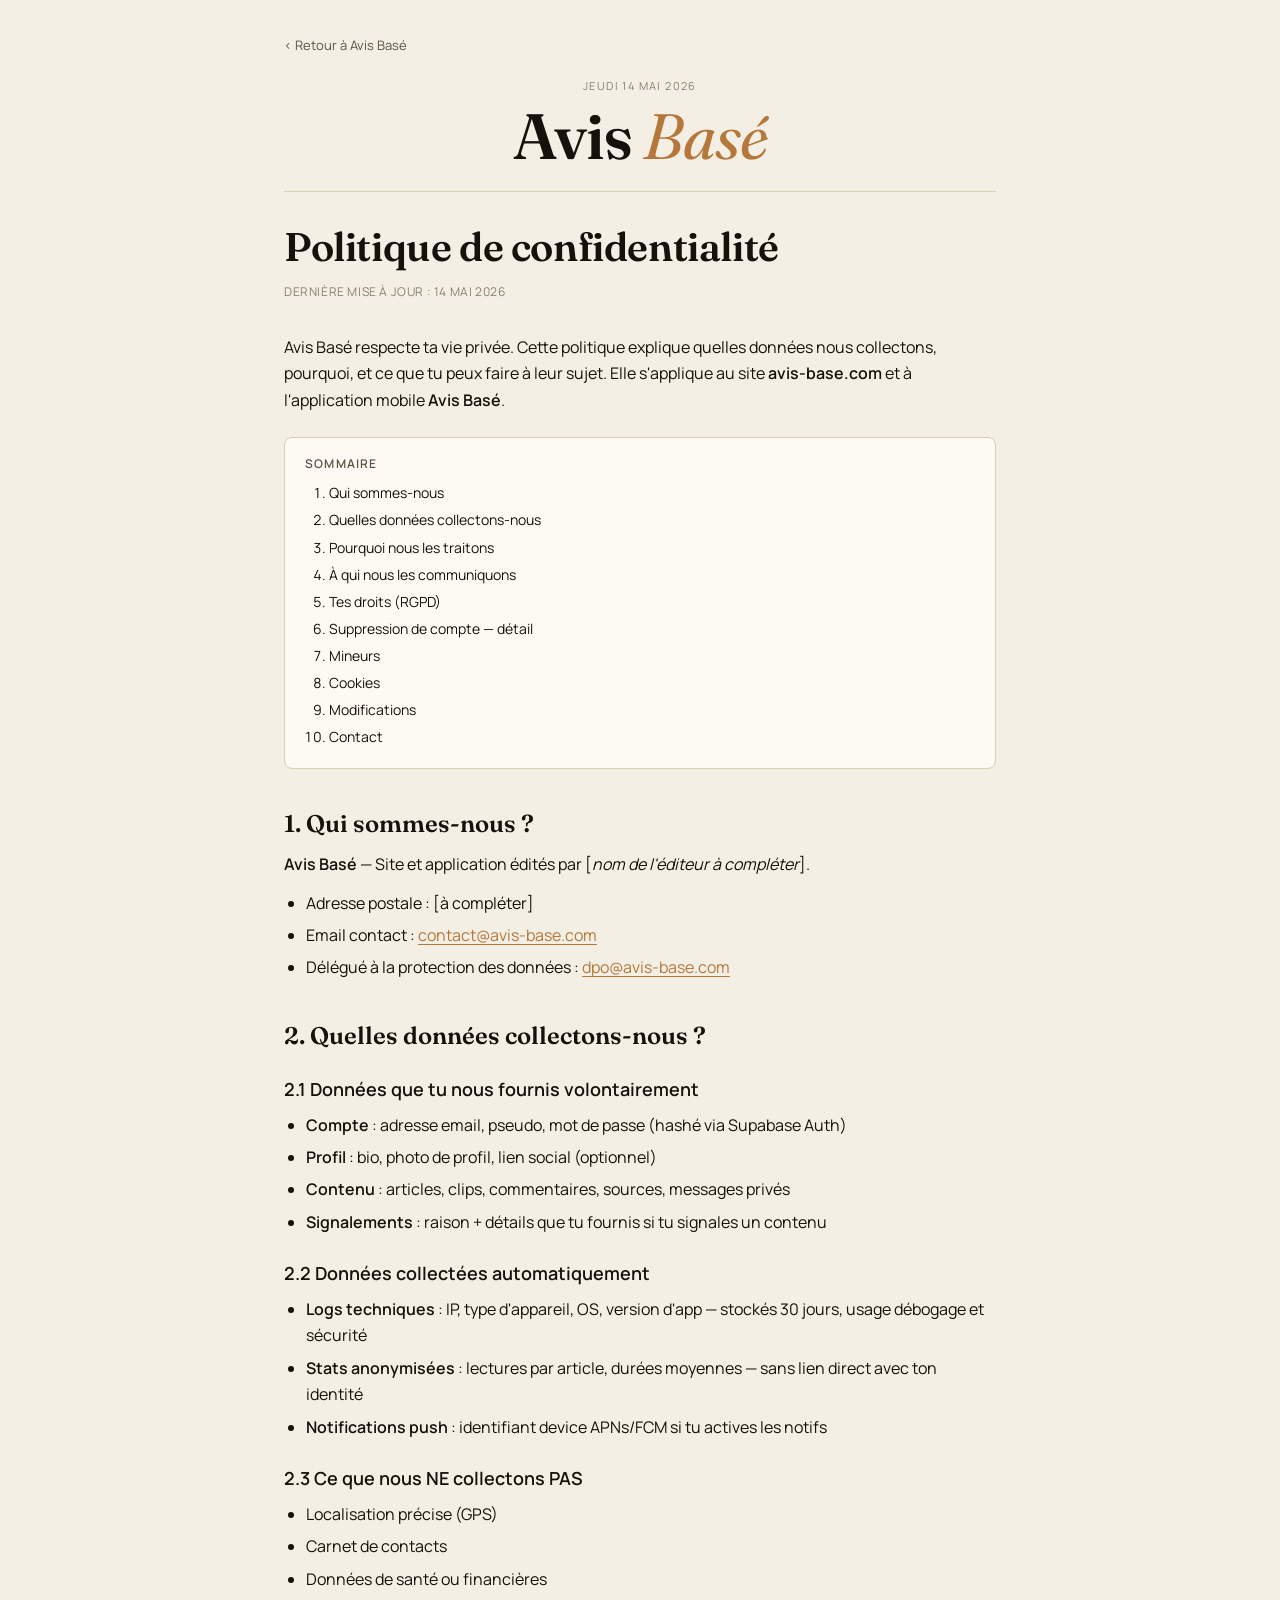
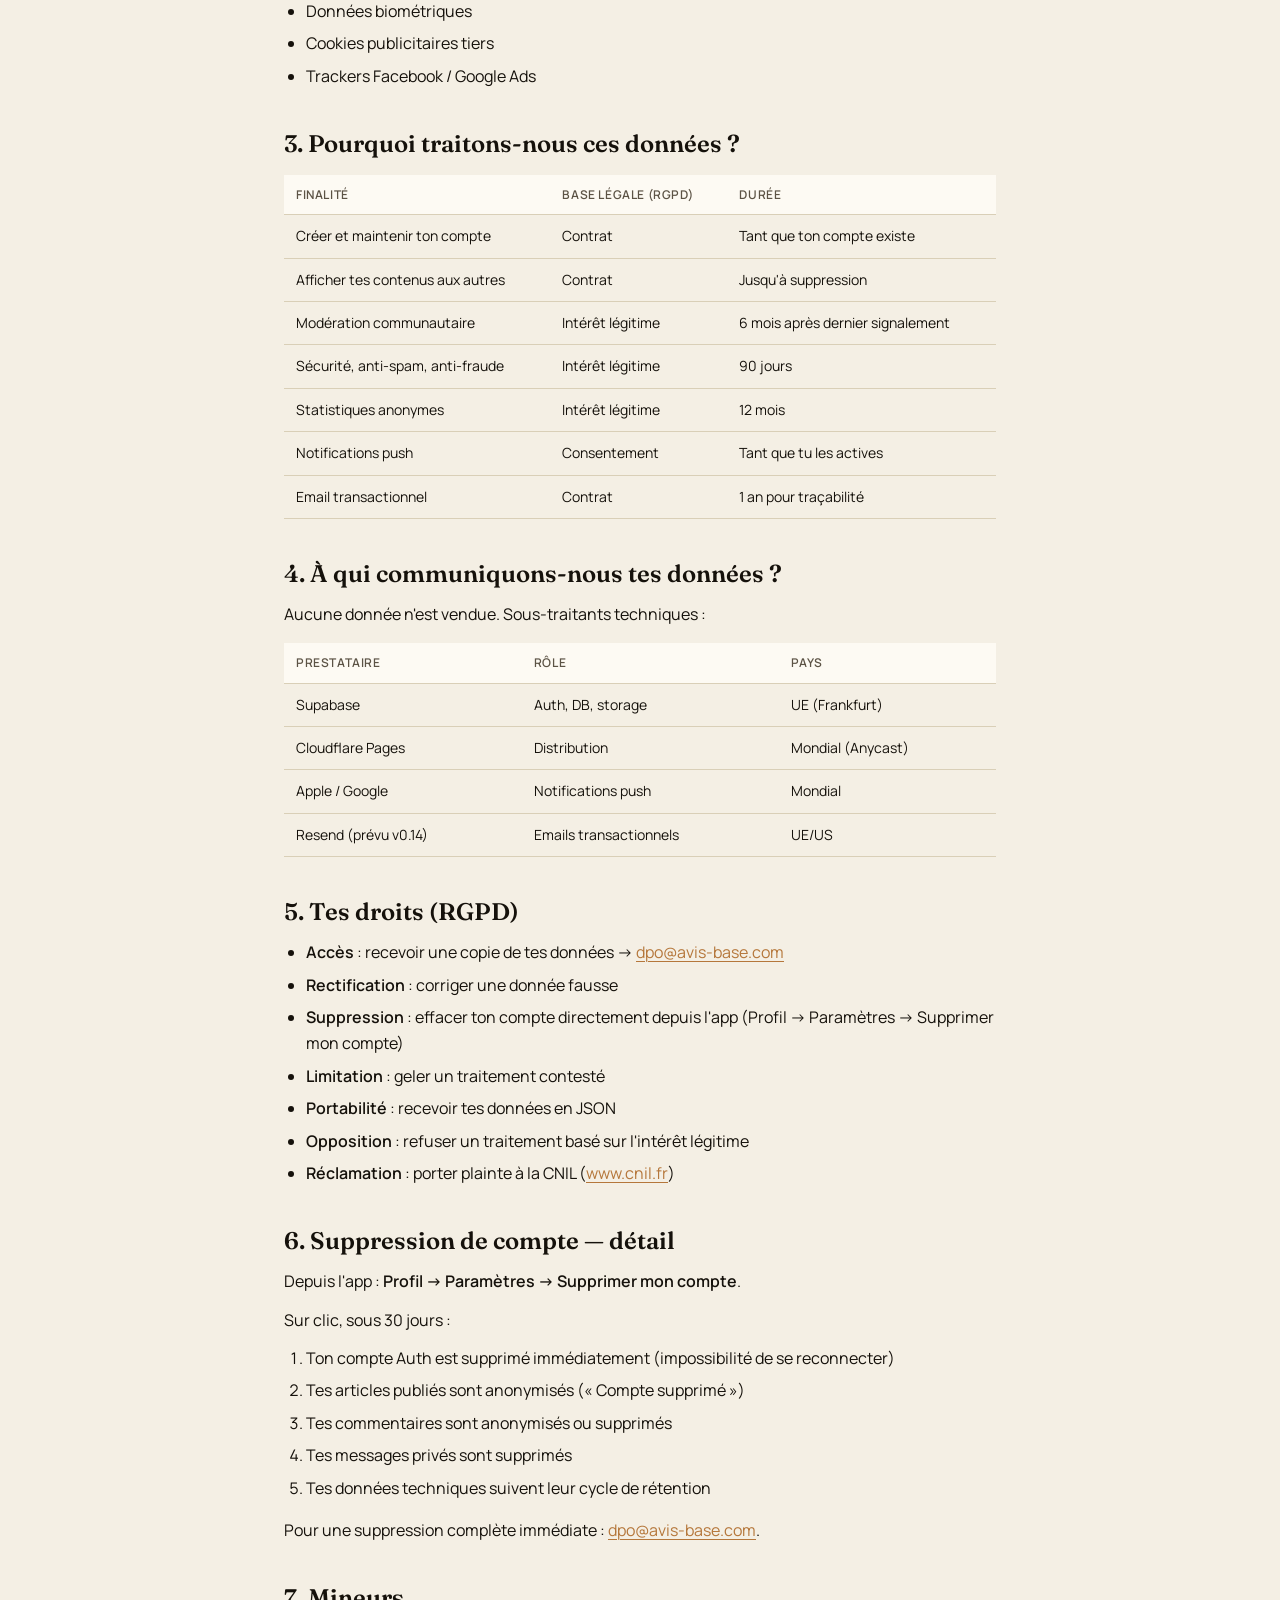
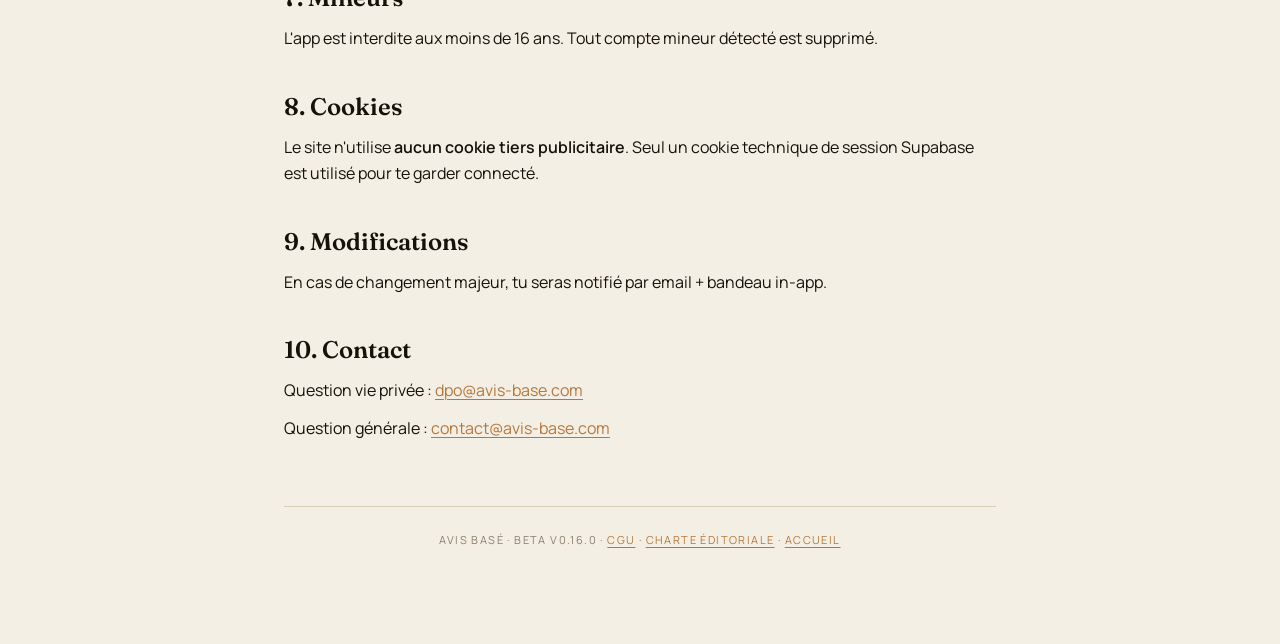
==== confidentialite.html @ a2855c68 "feat: v0.16.0 prep — pages légales, migration user_blocks + account_deletion, audit, 404 - Ajoute co" ====
<!DOCTYPE html>
<html lang="fr">
<head>
<meta charset="UTF-8"/>
<meta name="viewport" content="width=device-width, initial-scale=1, viewport-fit=cover"/>
<meta name="theme-color" content="#FAFAF7" media="(prefers-color-scheme: light)"/>
<meta name="theme-color" content="#111111" media="(prefers-color-scheme: dark)"/>
<title>Politique de confidentialité — Avis Basé</title>
<meta name="description" content="Comment Avis Basé traite tes données personnelles. RGPD-compliant, transparent, sans tracker publicitaire."/>
<link rel="canonical" href="https://avis-base.com/confidentialite"/>
<meta property="og:title" content="Politique de confidentialité — Avis Basé"/>
<meta property="og:type" content="article"/>
<meta property="og:url" content="https://avis-base.com/confidentialite"/>
<link rel="icon" href="/favicon.ico"/>
<link rel="preconnect" href="https://fonts.googleapis.com"/>
<link rel="preconnect" href="https://fonts.gstatic.com" crossorigin/>
<link href="https://fonts.googleapis.com/css2?family=Fraunces:ital,wght@0,400;0,600;1,400&family=Manrope:wght@400;600&display=swap" rel="stylesheet"/>
<link rel="stylesheet" href="/legal-style.css"/>
</head>
<body>

<a class="masthead__back" href="/">‹ Retour à Avis Basé</a>

<header class="masthead">
  <div class="masthead__dateline">Jeudi 14 mai 2026</div>
  <div class="masthead__title">Avis <em>Basé</em></div>
</header>

<h1 class="page-title">Politique de confidentialité</h1>
<p class="updated">Dernière mise à jour : 14 mai 2026</p>

<p>Avis Basé respecte ta vie privée. Cette politique explique quelles données nous collectons, pourquoi, et ce que tu peux faire à leur sujet. Elle s'applique au site <strong>avis-base.com</strong> et à l'application mobile <strong>Avis Basé</strong>.</p>

<div class="toc">
  <h3>Sommaire</h3>
  <ol>
    <li><a href="#qui">Qui sommes-nous</a></li>
    <li><a href="#donnees">Quelles données collectons-nous</a></li>
    <li><a href="#pourquoi">Pourquoi nous les traitons</a></li>
    <li><a href="#sous-traitants">À qui nous les communiquons</a></li>
    <li><a href="#droits">Tes droits (RGPD)</a></li>
    <li><a href="#suppression">Suppression de compte — détail</a></li>
    <li><a href="#mineurs">Mineurs</a></li>
    <li><a href="#cookies">Cookies</a></li>
    <li><a href="#modifs">Modifications</a></li>
    <li><a href="#contact">Contact</a></li>
  </ol>
</div>

<h2 id="qui">1. Qui sommes-nous ?</h2>
<p><strong>Avis Basé</strong> — Site et application édités par [<em>nom de l'éditeur à compléter</em>].</p>
<ul>
  <li>Adresse postale : [à compléter]</li>
  <li>Email contact : <a href="mailto:contact@avis-base.com">contact@avis-base.com</a></li>
  <li>Délégué à la protection des données : <a href="mailto:dpo@avis-base.com">dpo@avis-base.com</a></li>
</ul>

<h2 id="donnees">2. Quelles données collectons-nous ?</h2>

<h3>2.1 Données que tu nous fournis volontairement</h3>
<ul>
  <li><strong>Compte</strong> : adresse email, pseudo, mot de passe (hashé via Supabase Auth)</li>
  <li><strong>Profil</strong> : bio, photo de profil, lien social (optionnel)</li>
  <li><strong>Contenu</strong> : articles, clips, commentaires, sources, messages privés</li>
  <li><strong>Signalements</strong> : raison + détails que tu fournis si tu signales un contenu</li>
</ul>

<h3>2.2 Données collectées automatiquement</h3>
<ul>
  <li><strong>Logs techniques</strong> : IP, type d'appareil, OS, version d'app — stockés 30 jours, usage débogage et sécurité</li>
  <li><strong>Stats anonymisées</strong> : lectures par article, durées moyennes — sans lien direct avec ton identité</li>
  <li><strong>Notifications push</strong> : identifiant device APNs/FCM si tu actives les notifs</li>
</ul>

<h3>2.3 Ce que nous NE collectons PAS</h3>
<ul>
  <li>Localisation précise (GPS)</li>
  <li>Carnet de contacts</li>
  <li>Données de santé ou financières</li>
  <li>Données biométriques</li>
  <li>Cookies publicitaires tiers</li>
  <li>Trackers Facebook / Google Ads</li>
</ul>

<h2 id="pourquoi">3. Pourquoi traitons-nous ces données ?</h2>

<table>
  <thead>
    <tr><th>Finalité</th><th>Base légale (RGPD)</th><th>Durée</th></tr>
  </thead>
  <tbody>
    <tr><td>Créer et maintenir ton compte</td><td>Contrat</td><td>Tant que ton compte existe</td></tr>
    <tr><td>Afficher tes contenus aux autres</td><td>Contrat</td><td>Jusqu'à suppression</td></tr>
    <tr><td>Modération communautaire</td><td>Intérêt légitime</td><td>6 mois après dernier signalement</td></tr>
    <tr><td>Sécurité, anti-spam, anti-fraude</td><td>Intérêt légitime</td><td>90 jours</td></tr>
    <tr><td>Statistiques anonymes</td><td>Intérêt légitime</td><td>12 mois</td></tr>
    <tr><td>Notifications push</td><td>Consentement</td><td>Tant que tu les actives</td></tr>
    <tr><td>Email transactionnel</td><td>Contrat</td><td>1 an pour traçabilité</td></tr>
  </tbody>
</table>

<h2 id="sous-traitants">4. À qui communiquons-nous tes données ?</h2>
<p>Aucune donnée n'est vendue. Sous-traitants techniques :</p>

<table>
  <thead>
    <tr><th>Prestataire</th><th>Rôle</th><th>Pays</th></tr>
  </thead>
  <tbody>
    <tr><td>Supabase</td><td>Auth, DB, storage</td><td>UE (Frankfurt)</td></tr>
    <tr><td>Cloudflare Pages</td><td>Distribution</td><td>Mondial (Anycast)</td></tr>
    <tr><td>Apple / Google</td><td>Notifications push</td><td>Mondial</td></tr>
    <tr><td>Resend (prévu v0.14)</td><td>Emails transactionnels</td><td>UE/US</td></tr>
  </tbody>
</table>

<h2 id="droits">5. Tes droits (RGPD)</h2>
<ul>
  <li><strong>Accès</strong> : recevoir une copie de tes données → <a href="mailto:dpo@avis-base.com">dpo@avis-base.com</a></li>
  <li><strong>Rectification</strong> : corriger une donnée fausse</li>
  <li><strong>Suppression</strong> : effacer ton compte directement depuis l'app (Profil → Paramètres → Supprimer mon compte)</li>
  <li><strong>Limitation</strong> : geler un traitement contesté</li>
  <li><strong>Portabilité</strong> : recevoir tes données en JSON</li>
  <li><strong>Opposition</strong> : refuser un traitement basé sur l'intérêt légitime</li>
  <li><strong>Réclamation</strong> : porter plainte à la CNIL (<a href="https://www.cnil.fr" target="_blank" rel="noopener">www.cnil.fr</a>)</li>
</ul>

<h2 id="suppression">6. Suppression de compte — détail</h2>
<p>Depuis l'app : <strong>Profil → Paramètres → Supprimer mon compte</strong>.</p>
<p>Sur clic, sous 30 jours :</p>
<ol>
  <li>Ton compte Auth est supprimé immédiatement (impossibilité de se reconnecter)</li>
  <li>Tes articles publiés sont anonymisés (« Compte supprimé »)</li>
  <li>Tes commentaires sont anonymisés ou supprimés</li>
  <li>Tes messages privés sont supprimés</li>
  <li>Tes données techniques suivent leur cycle de rétention</li>
</ol>
<p>Pour une suppression complète immédiate : <a href="mailto:dpo@avis-base.com">dpo@avis-base.com</a>.</p>

<h2 id="mineurs">7. Mineurs</h2>
<p>L'app est interdite aux moins de 16 ans. Tout compte mineur détecté est supprimé.</p>

<h2 id="cookies">8. Cookies</h2>
<p>Le site n'utilise <strong>aucun cookie tiers publicitaire</strong>. Seul un cookie technique de session Supabase est utilisé pour te garder connecté.</p>

<h2 id="modifs">9. Modifications</h2>
<p>En cas de changement majeur, tu seras notifié par email + bandeau in-app.</p>

<h2 id="contact">10. Contact</h2>
<p>Question vie privée : <a href="mailto:dpo@avis-base.com">dpo@avis-base.com</a></p>
<p>Question générale : <a href="mailto:contact@avis-base.com">contact@avis-base.com</a></p>

<footer>
  Avis Basé · Beta v0.16.0 · <a href="/cgu">CGU</a> · <a href="/charte">Charte éditoriale</a> · <a href="/">Accueil</a>
</footer>

</body>
</html>
---- legal-style.css ----
/* Style commun pour les pages légales d'Avis Basé.
   Aligné sur la direction artistique Broadsheet du site principal. */

:root {
  --bg: #F4EFE4;
  --surface: #FDFAF3;
  --ink: #15110B;
  --ink-muted: #5C5345;
  --ink-light: #8A7F6E;
  --accent: #B5773B;
  --rule: #D9CFB7;
  --ff: "Fraunces", "Lora", Georgia, "Times New Roman", serif;
  --fs: "Manrope", -apple-system, "Segoe UI", system-ui, sans-serif;
  --tr: 200ms ease;
}

@media (prefers-color-scheme: dark) {
  :root {
    --bg: #15110B;
    --surface: #1F1A11;
    --ink: #FDFAF3;
    --ink-muted: #B9AE96;
    --ink-light: #897F6B;
    --accent: #E0A560;
    --rule: #33291A;
  }
}

* { box-sizing: border-box; margin: 0; padding: 0; }

html {
  font-size: 16px;
  scroll-behavior: smooth;
}

body {
  background: var(--bg);
  color: var(--ink);
  font-family: var(--fs);
  line-height: 1.6;
  padding: 32px 24px 96px;
  max-width: 760px;
  margin: 0 auto;
  -webkit-font-smoothing: antialiased;
}

.masthead {
  text-align: center;
  border-bottom: 1px solid var(--rule);
  padding-bottom: 24px;
  margin-bottom: 32px;
}

.masthead__dateline {
  color: var(--ink-light);
  font-size: 11px;
  letter-spacing: 1.4px;
  text-transform: uppercase;
  margin-bottom: 12px;
}

.masthead__title {
  font-family: var(--ff);
  font-weight: 600;
  font-size: clamp(40px, 8vw, 64px);
  line-height: 0.95;
  letter-spacing: -0.02em;
}

.masthead__title em {
  font-style: italic;
  color: var(--accent);
  font-weight: 400;
}

.masthead__back {
  display: inline-block;
  color: var(--ink-muted);
  font-size: 13px;
  margin-bottom: 20px;
  text-decoration: none;
  border-bottom: 1px solid transparent;
  transition: border-color var(--tr);
}

.masthead__back:hover { border-bottom-color: var(--ink-muted); }

h1.page-title {
  font-family: var(--ff);
  font-weight: 600;
  font-size: clamp(28px, 5vw, 40px);
  line-height: 1.15;
  margin-bottom: 12px;
  letter-spacing: -0.01em;
}

p.updated {
  color: var(--ink-light);
  font-size: 12px;
  letter-spacing: 0.6px;
  text-transform: uppercase;
  margin-bottom: 32px;
}

h2 {
  font-family: var(--ff);
  font-weight: 600;
  font-size: 24px;
  margin-top: 40px;
  margin-bottom: 12px;
  line-height: 1.25;
}

h3 {
  font-size: 18px;
  font-weight: 600;
  margin-top: 24px;
  margin-bottom: 8px;
}

p, li {
  font-size: 16px;
  line-height: 1.65;
  margin-bottom: 12px;
  color: var(--ink);
}

ul, ol { padding-left: 22px; margin-bottom: 16px; }

li { margin-bottom: 6px; }

a {
  color: var(--accent);
  text-decoration: underline;
  text-underline-offset: 3px;
  text-decoration-thickness: 1px;
}

strong { font-weight: 600; }

code, pre {
  font-family: ui-monospace, "SF Mono", Menlo, monospace;
  font-size: 14px;
  background: var(--surface);
  border: 1px solid var(--rule);
  border-radius: 4px;
  padding: 1px 4px;
}

table {
  width: 100%;
  border-collapse: collapse;
  font-size: 14px;
  margin: 16px 0;
}

th, td {
  text-align: left;
  padding: 10px 12px;
  border-bottom: 1px solid var(--rule);
}

th {
  background: var(--surface);
  font-weight: 600;
  color: var(--ink-muted);
  font-size: 12px;
  text-transform: uppercase;
  letter-spacing: 0.6px;
}

hr {
  border: 0;
  border-top: 1px solid var(--rule);
  margin: 32px 0;
}

footer {
  text-align: center;
  font-size: 11px;
  color: var(--ink-light);
  letter-spacing: 1.4px;
  text-transform: uppercase;
  margin-top: 64px;
  padding-top: 24px;
  border-top: 1px solid var(--rule);
}

.toc {
  background: var(--surface);
  border: 1px solid var(--rule);
  border-radius: 8px;
  padding: 16px 20px;
  margin: 24px 0 32px;
}

.toc h3 {
  margin-top: 0;
  font-size: 12px;
  letter-spacing: 1.2px;
  text-transform: uppercase;
  color: var(--ink-muted);
}

.toc ol {
  padding-left: 24px;
  margin-bottom: 0;
}

.toc li { font-size: 14px; margin-bottom: 4px; }

.toc a {
  color: var(--ink);
  text-decoration: none;
}

.toc a:hover { color: var(--accent); }
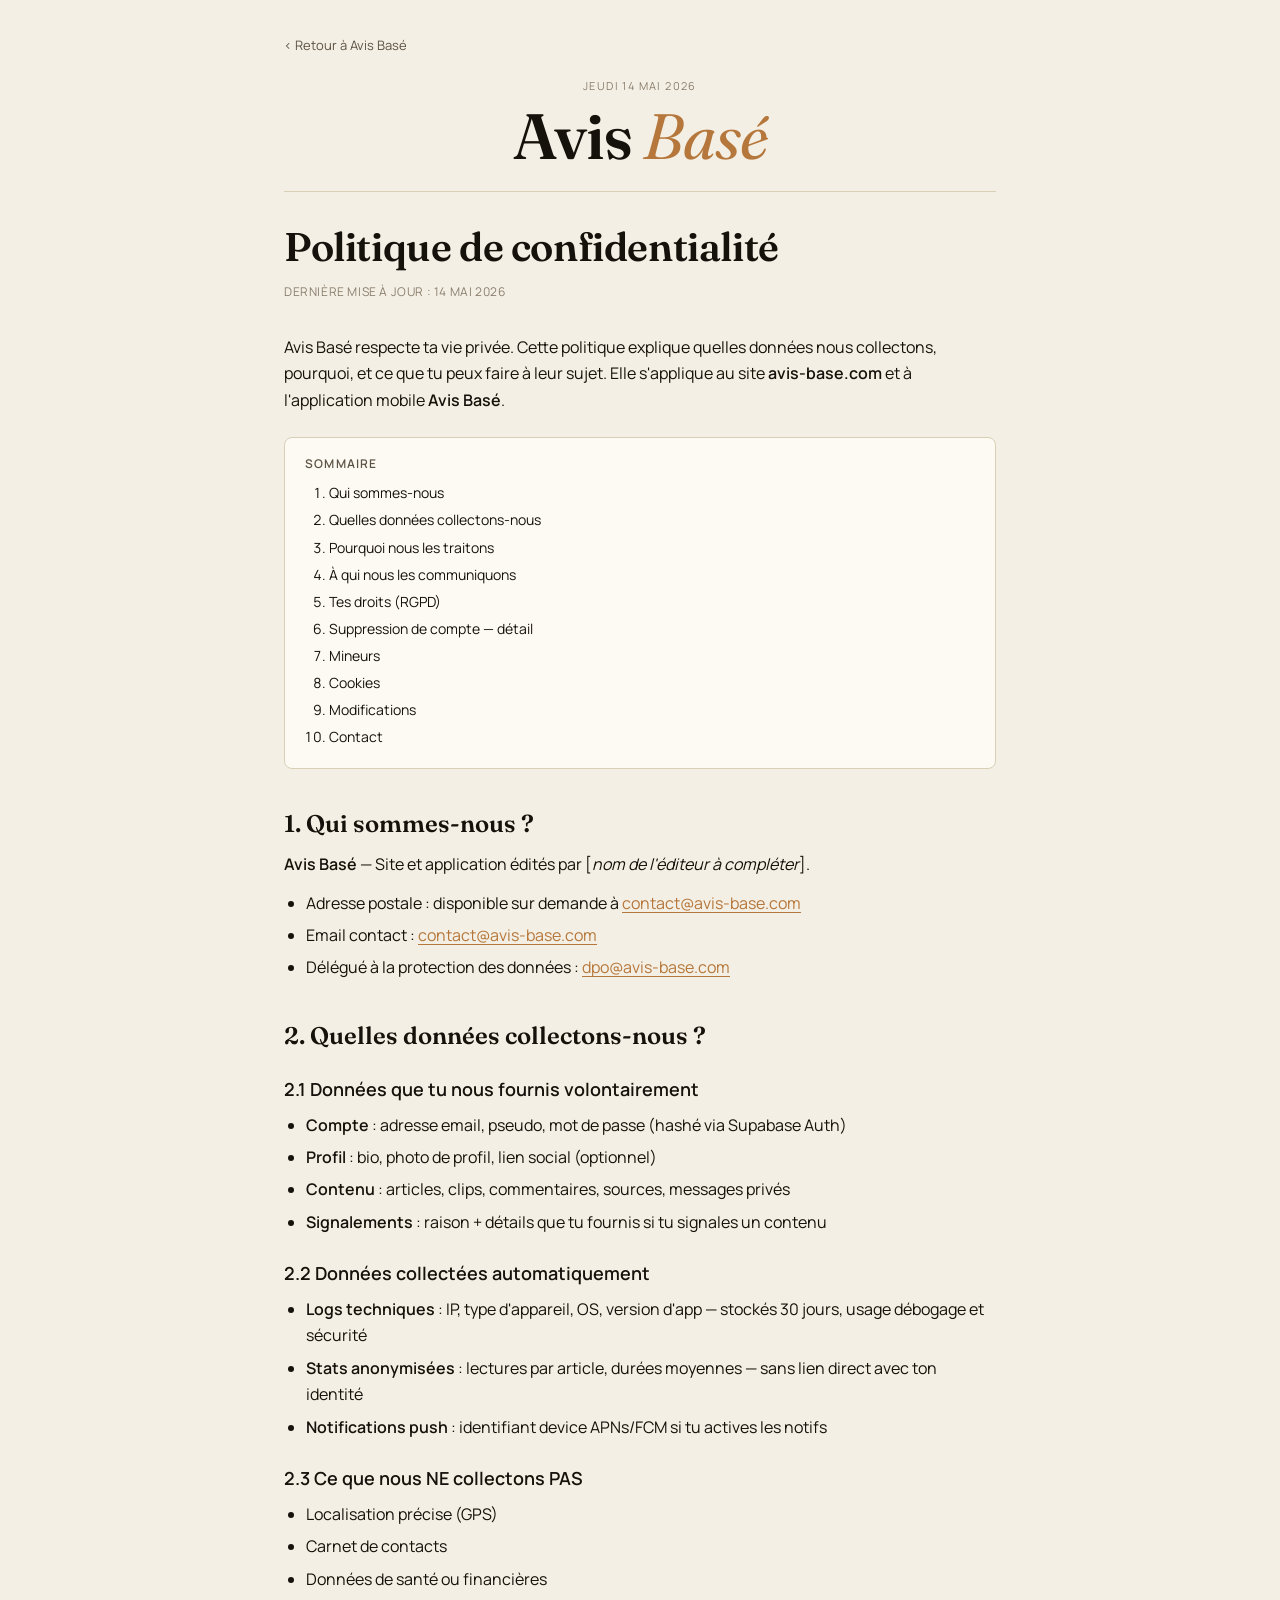
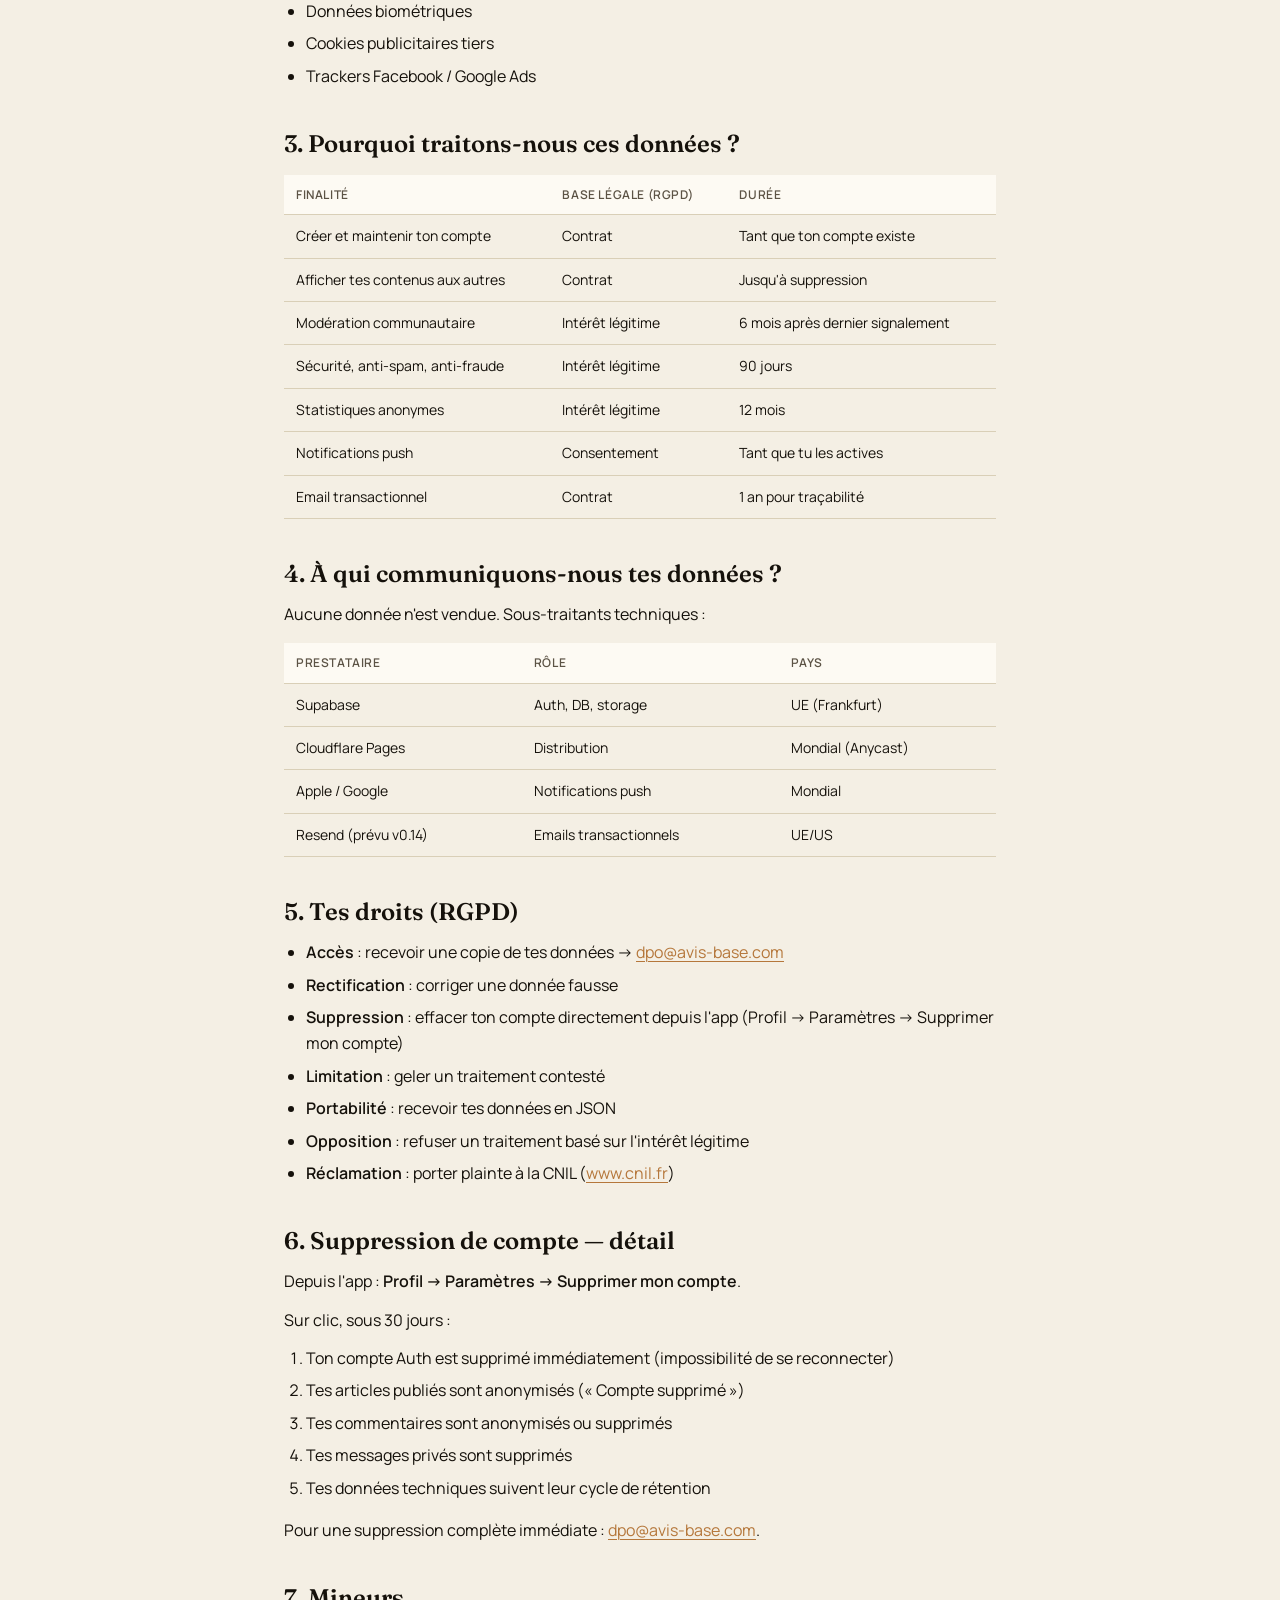
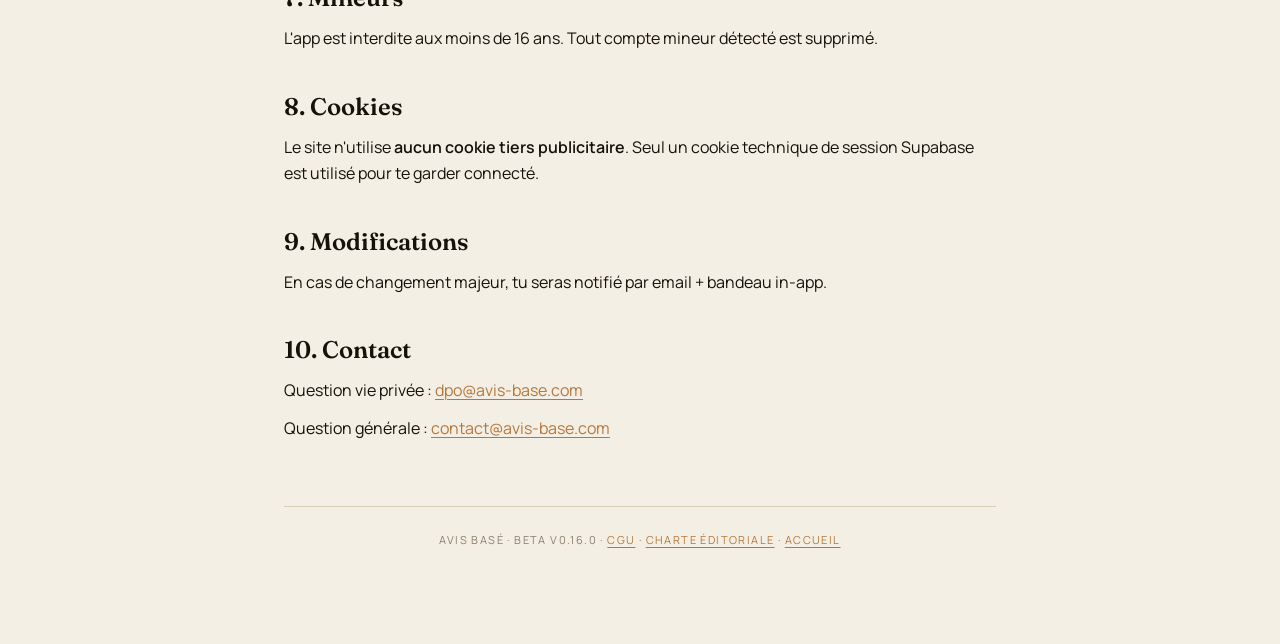
==== commit aaf8b89b: "fix(legal): remplit les placeholders critiques pour permettre le déploiement - Adresse postale → 'di" ====
--- a/confidentialite.html
+++ b/confidentialite.html
@@ -50,7 +50,7 @@
 <h2 id="qui">1. Qui sommes-nous ?</h2>
 <p><strong>Avis Basé</strong> — Site et application édités par [<em>nom de l'éditeur à compléter</em>].</p>
 <ul>
-  <li>Adresse postale : [à compléter]</li>
+  <li>Adresse postale : disponible sur demande à <a href="mailto:contact@avis-base.com">contact@avis-base.com</a></li>
   <li>Email contact : <a href="mailto:contact@avis-base.com">contact@avis-base.com</a></li>
   <li>Délégué à la protection des données : <a href="mailto:dpo@avis-base.com">dpo@avis-base.com</a></li>
 </ul>
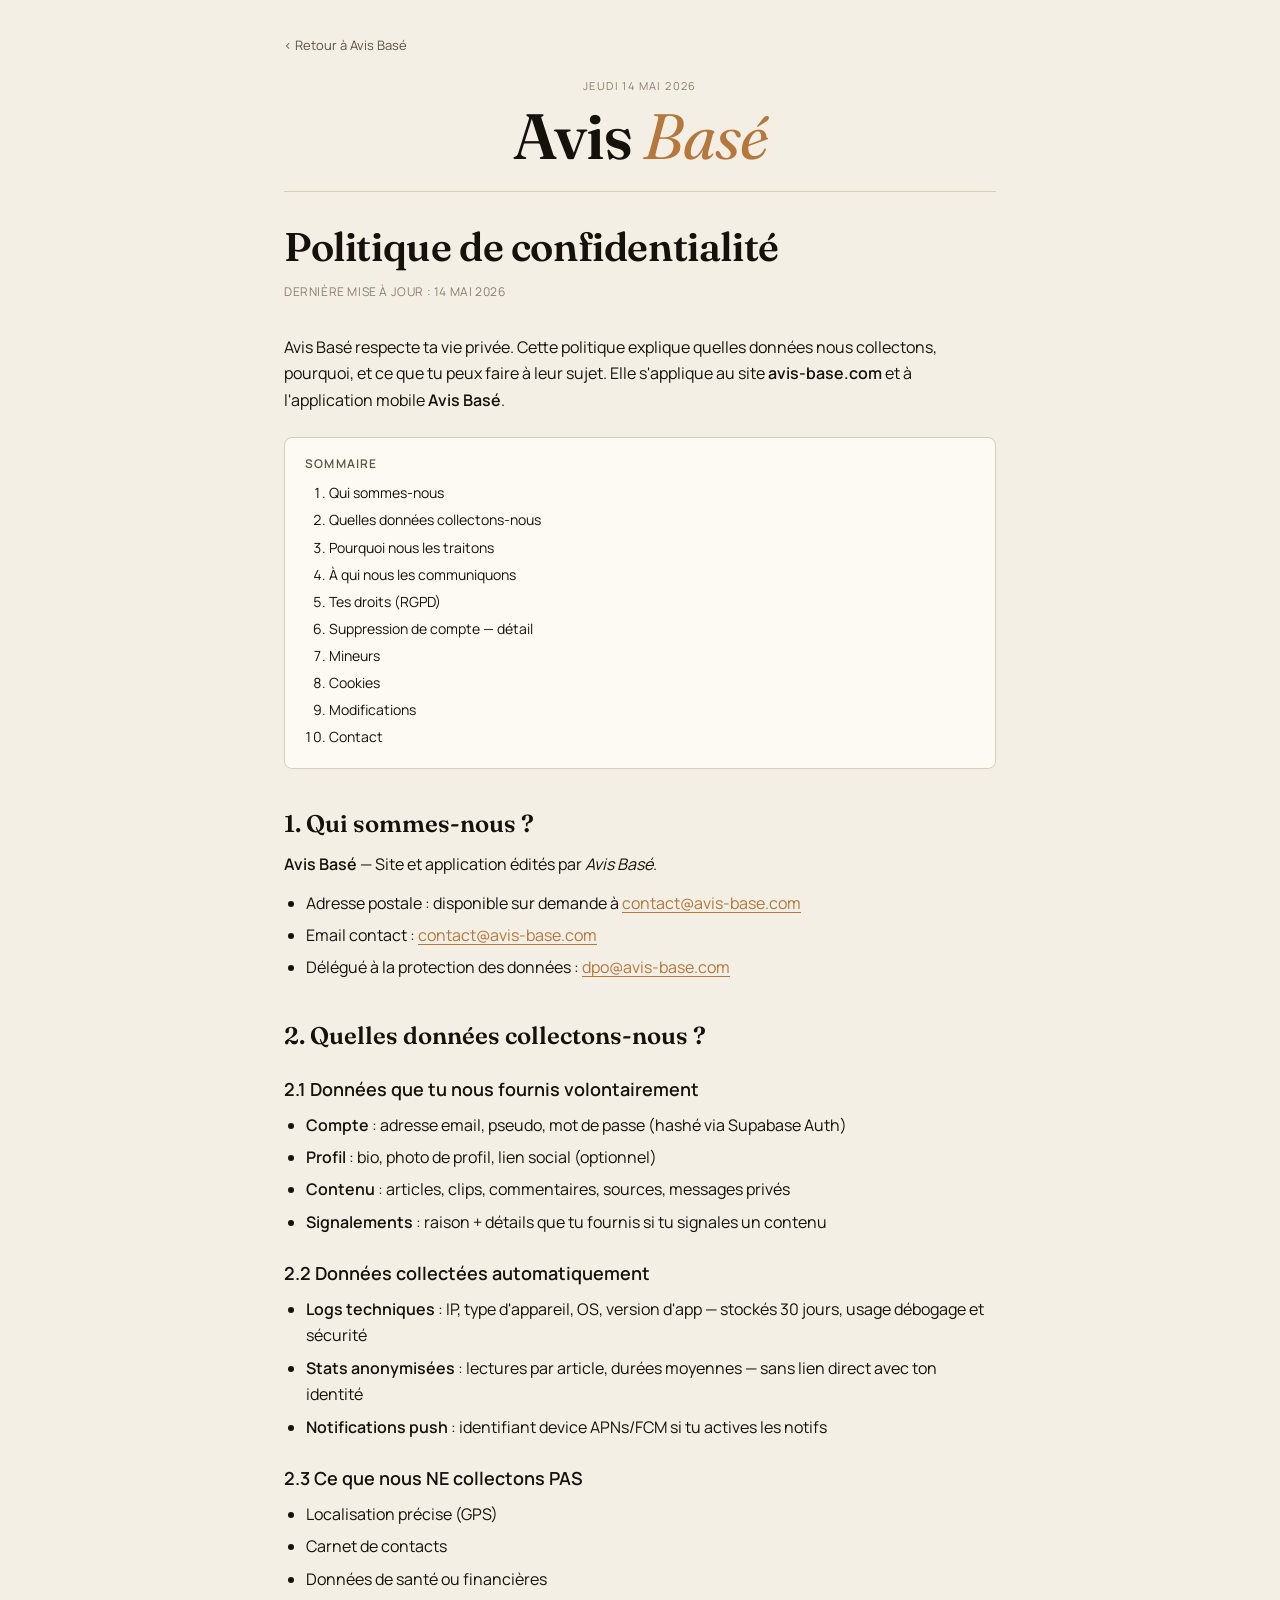
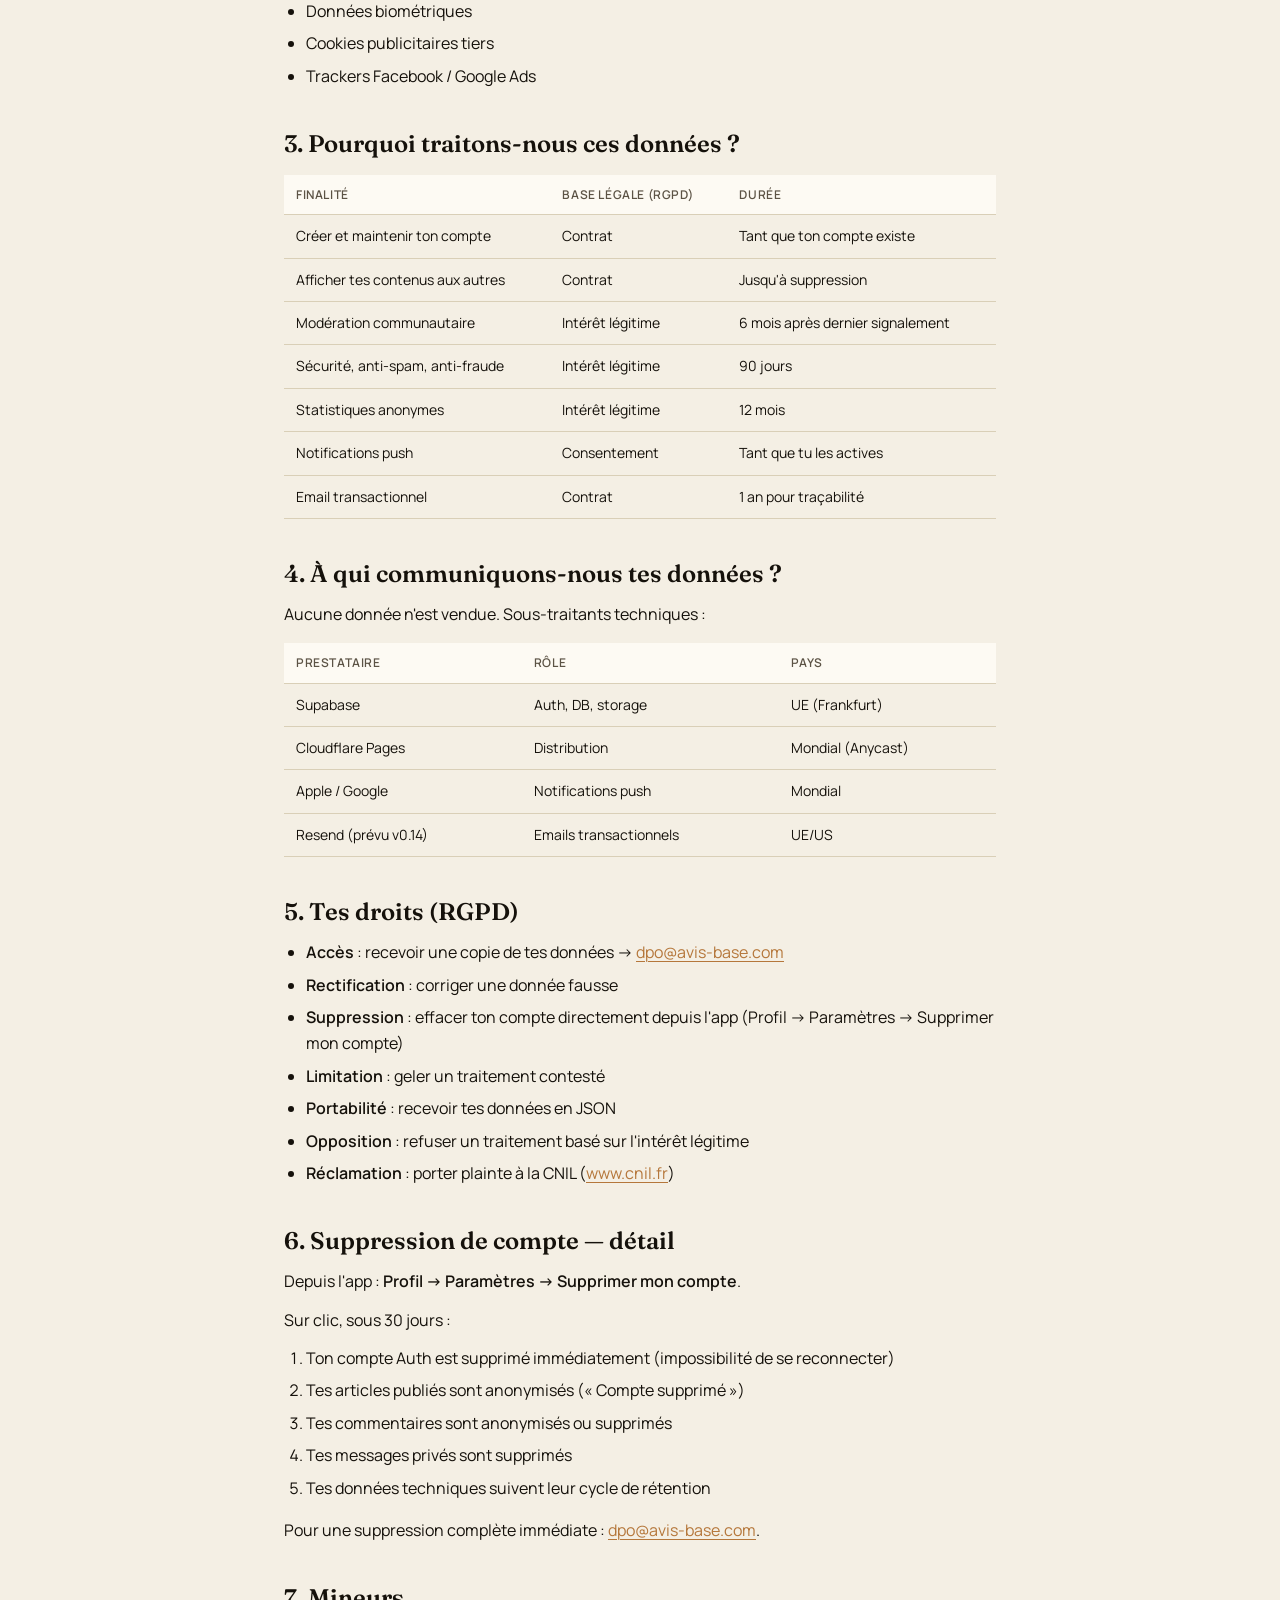
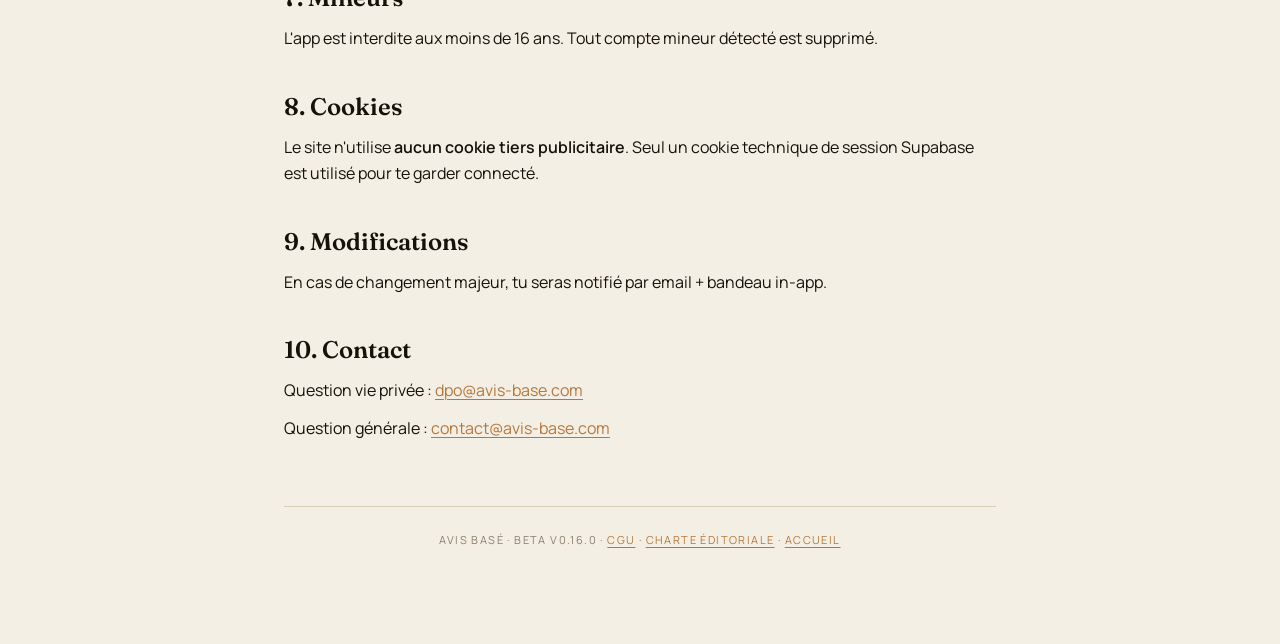
==== commit 63913501: "fix(legal): remplit le dernier placeholder éditeur de confidentialite.html Co-Authored-By: Claude <n" ====
--- a/confidentialite.html
+++ b/confidentialite.html
@@ -48,7 +48,7 @@
 </div>
 
 <h2 id="qui">1. Qui sommes-nous ?</h2>
-<p><strong>Avis Basé</strong> — Site et application édités par [<em>nom de l'éditeur à compléter</em>].</p>
+<p><strong>Avis Basé</strong> — Site et application édités par <em>Avis Basé</em>.</p>
 <ul>
   <li>Adresse postale : disponible sur demande à <a href="mailto:contact@avis-base.com">contact@avis-base.com</a></li>
   <li>Email contact : <a href="mailto:contact@avis-base.com">contact@avis-base.com</a></li>
